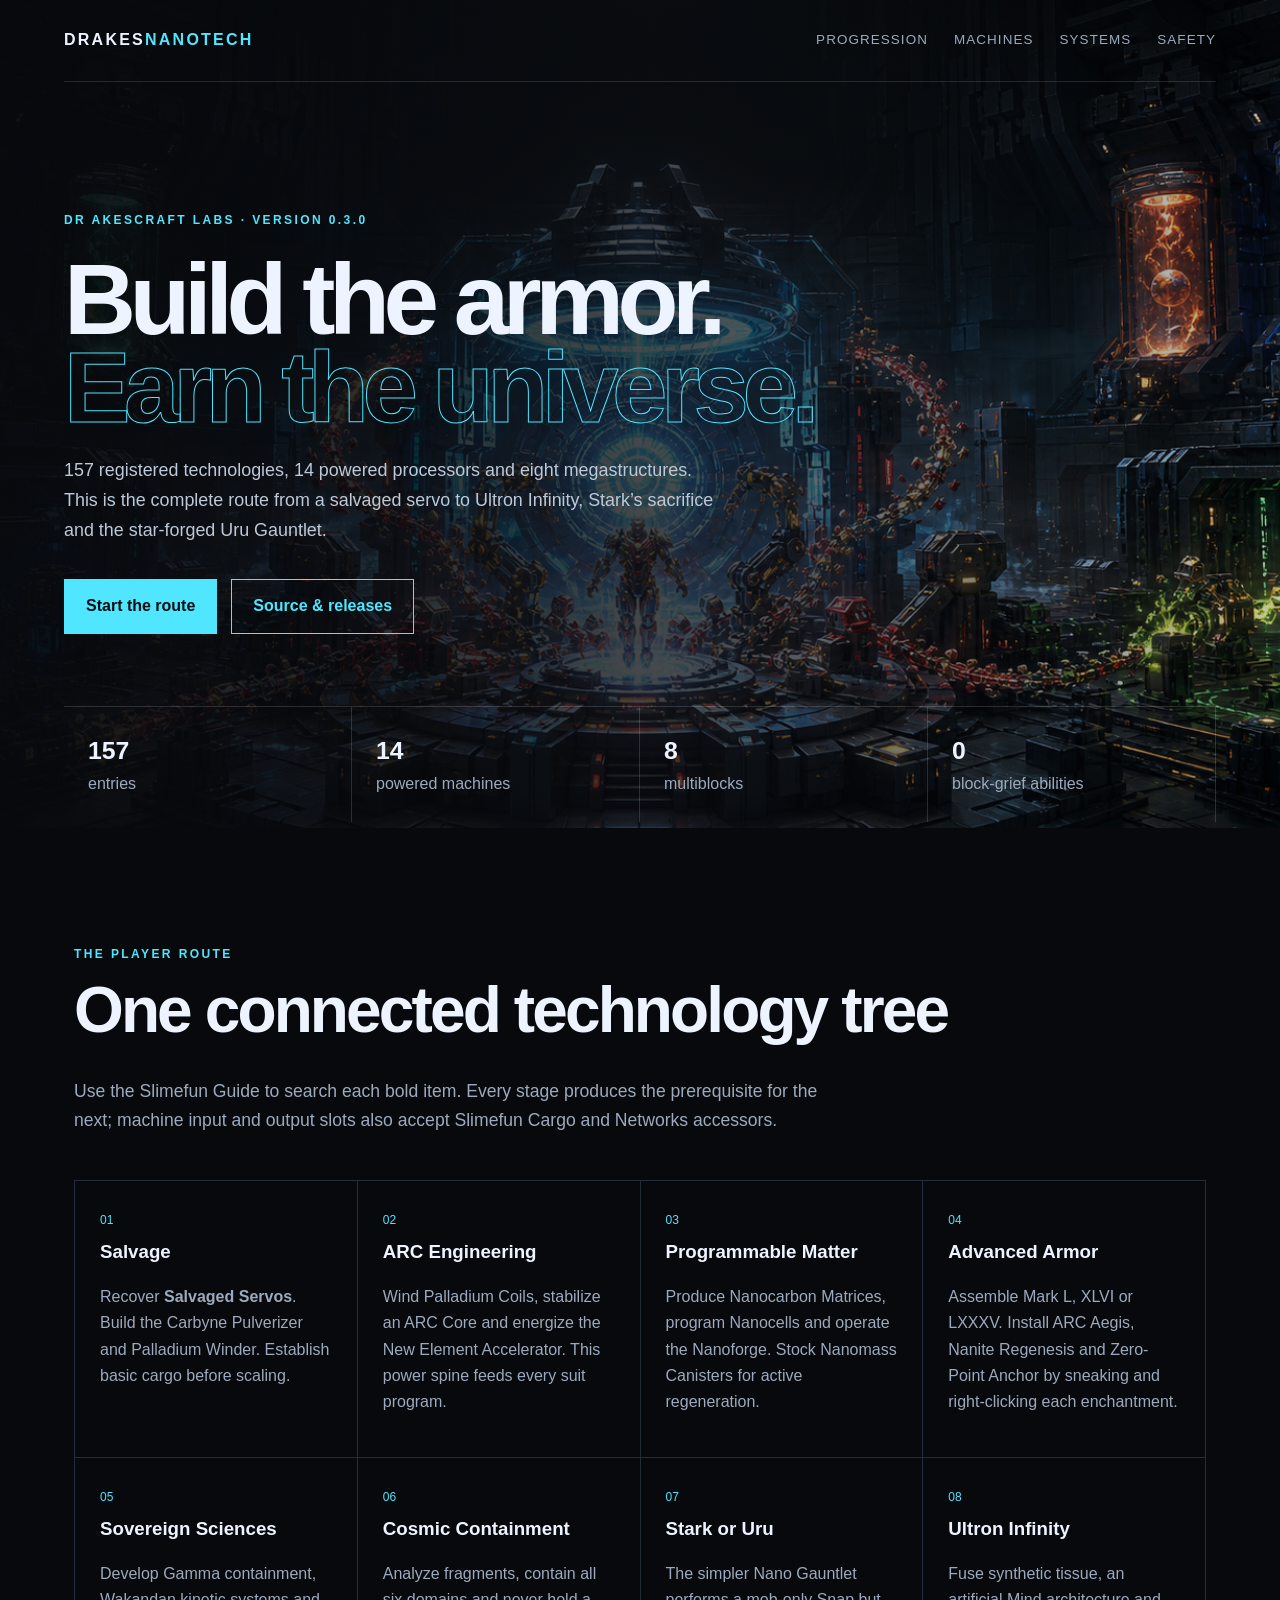
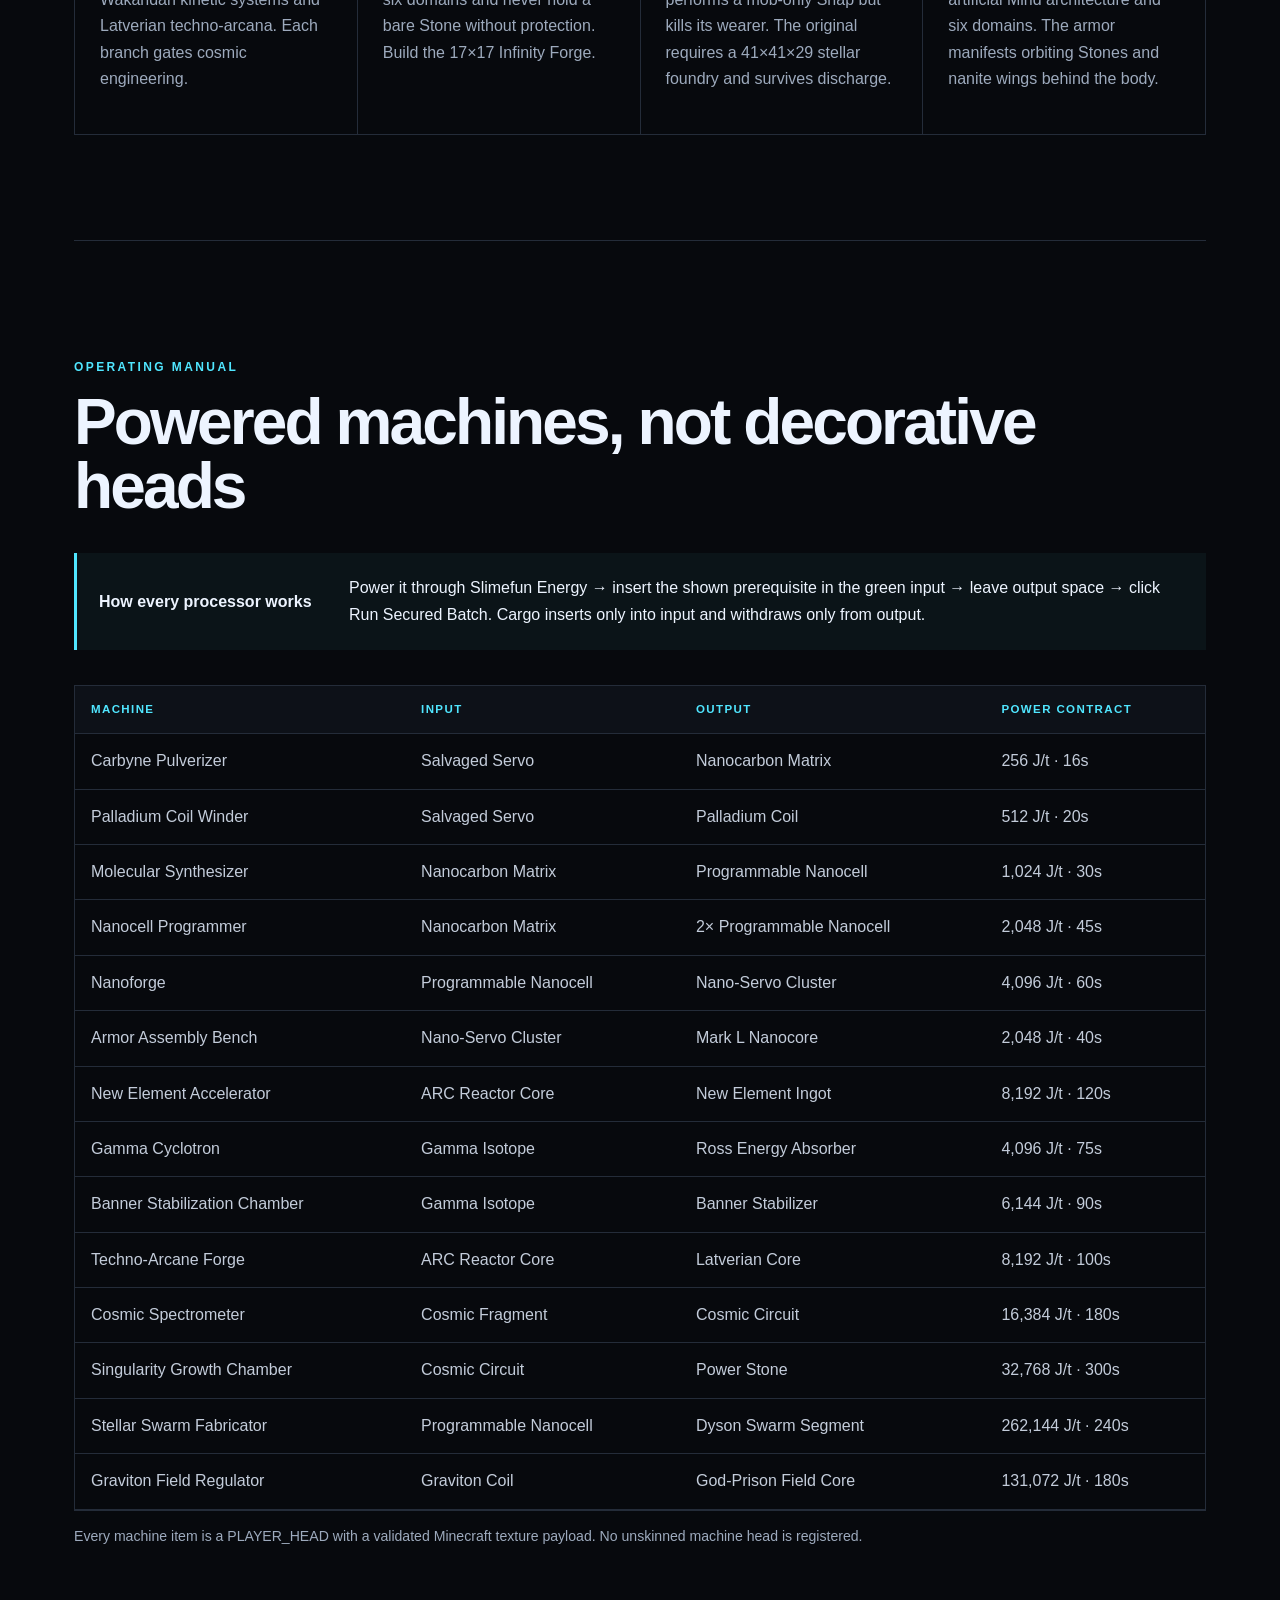
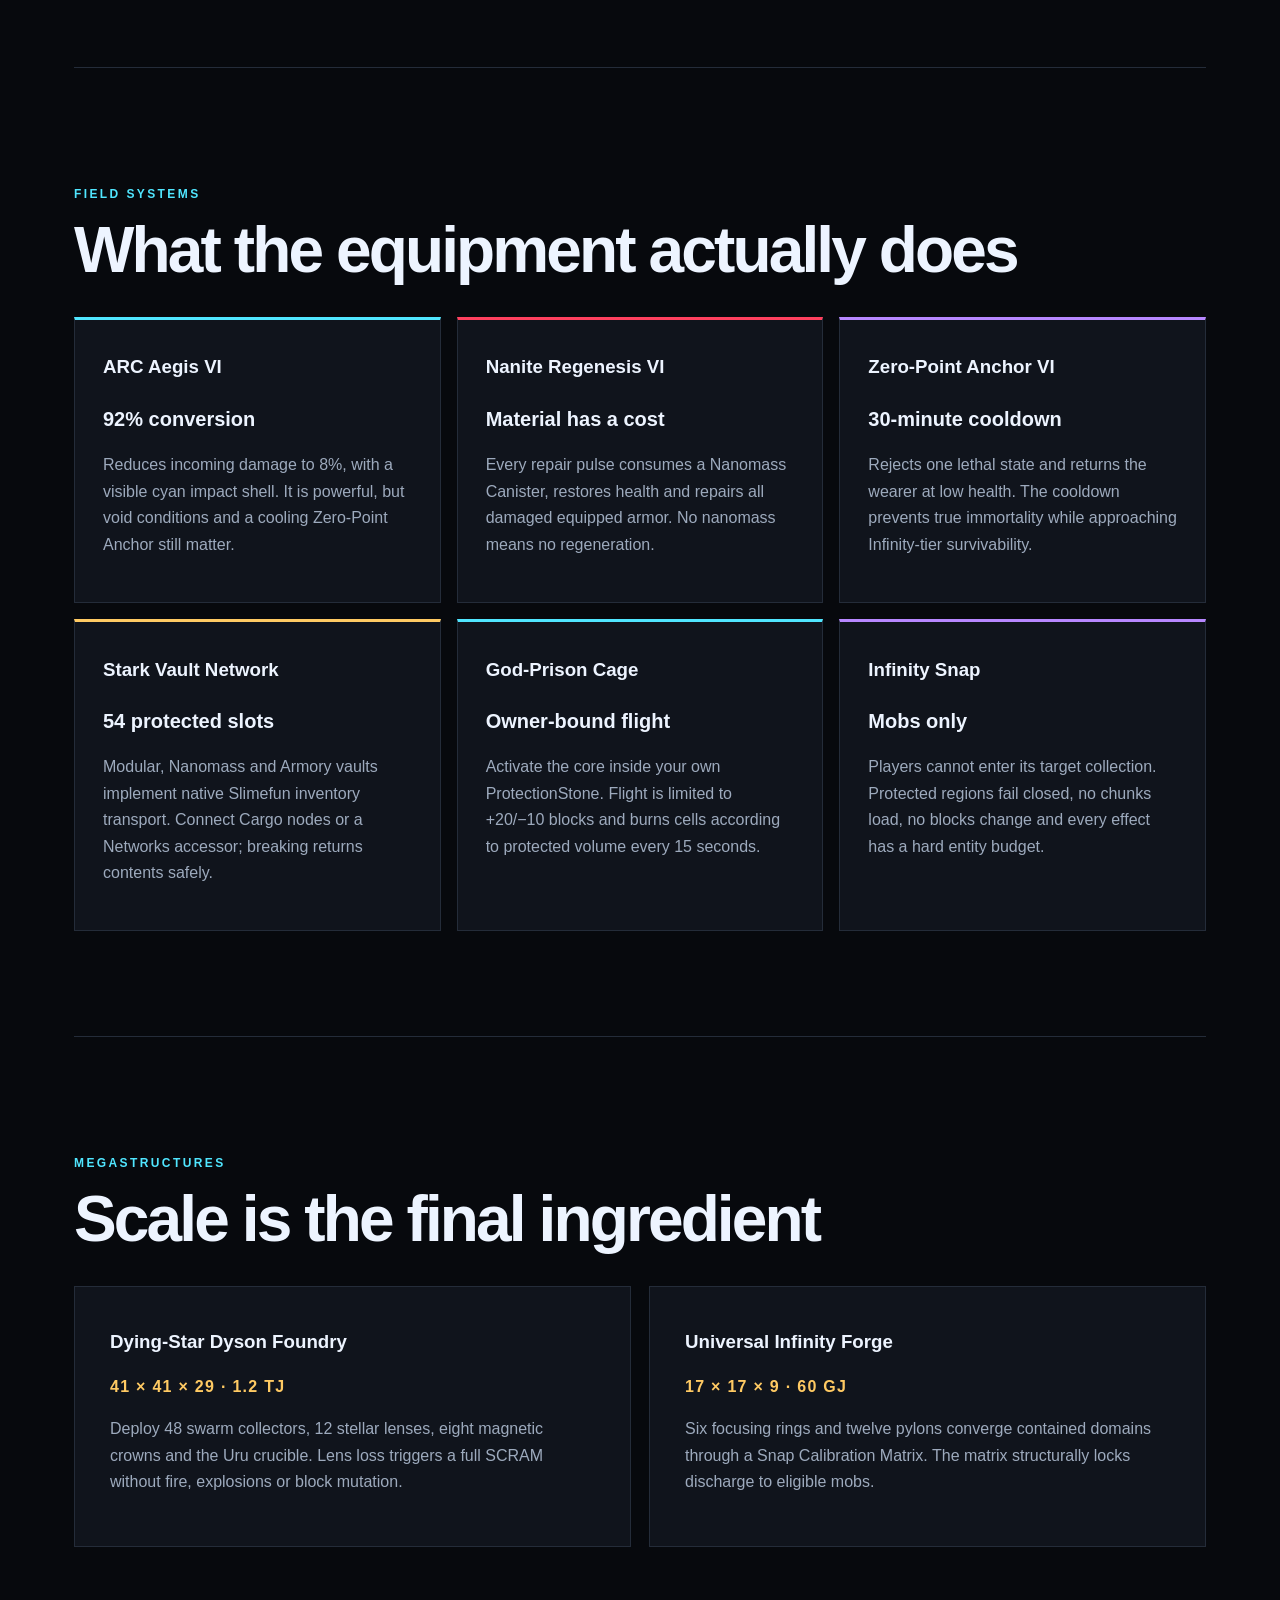
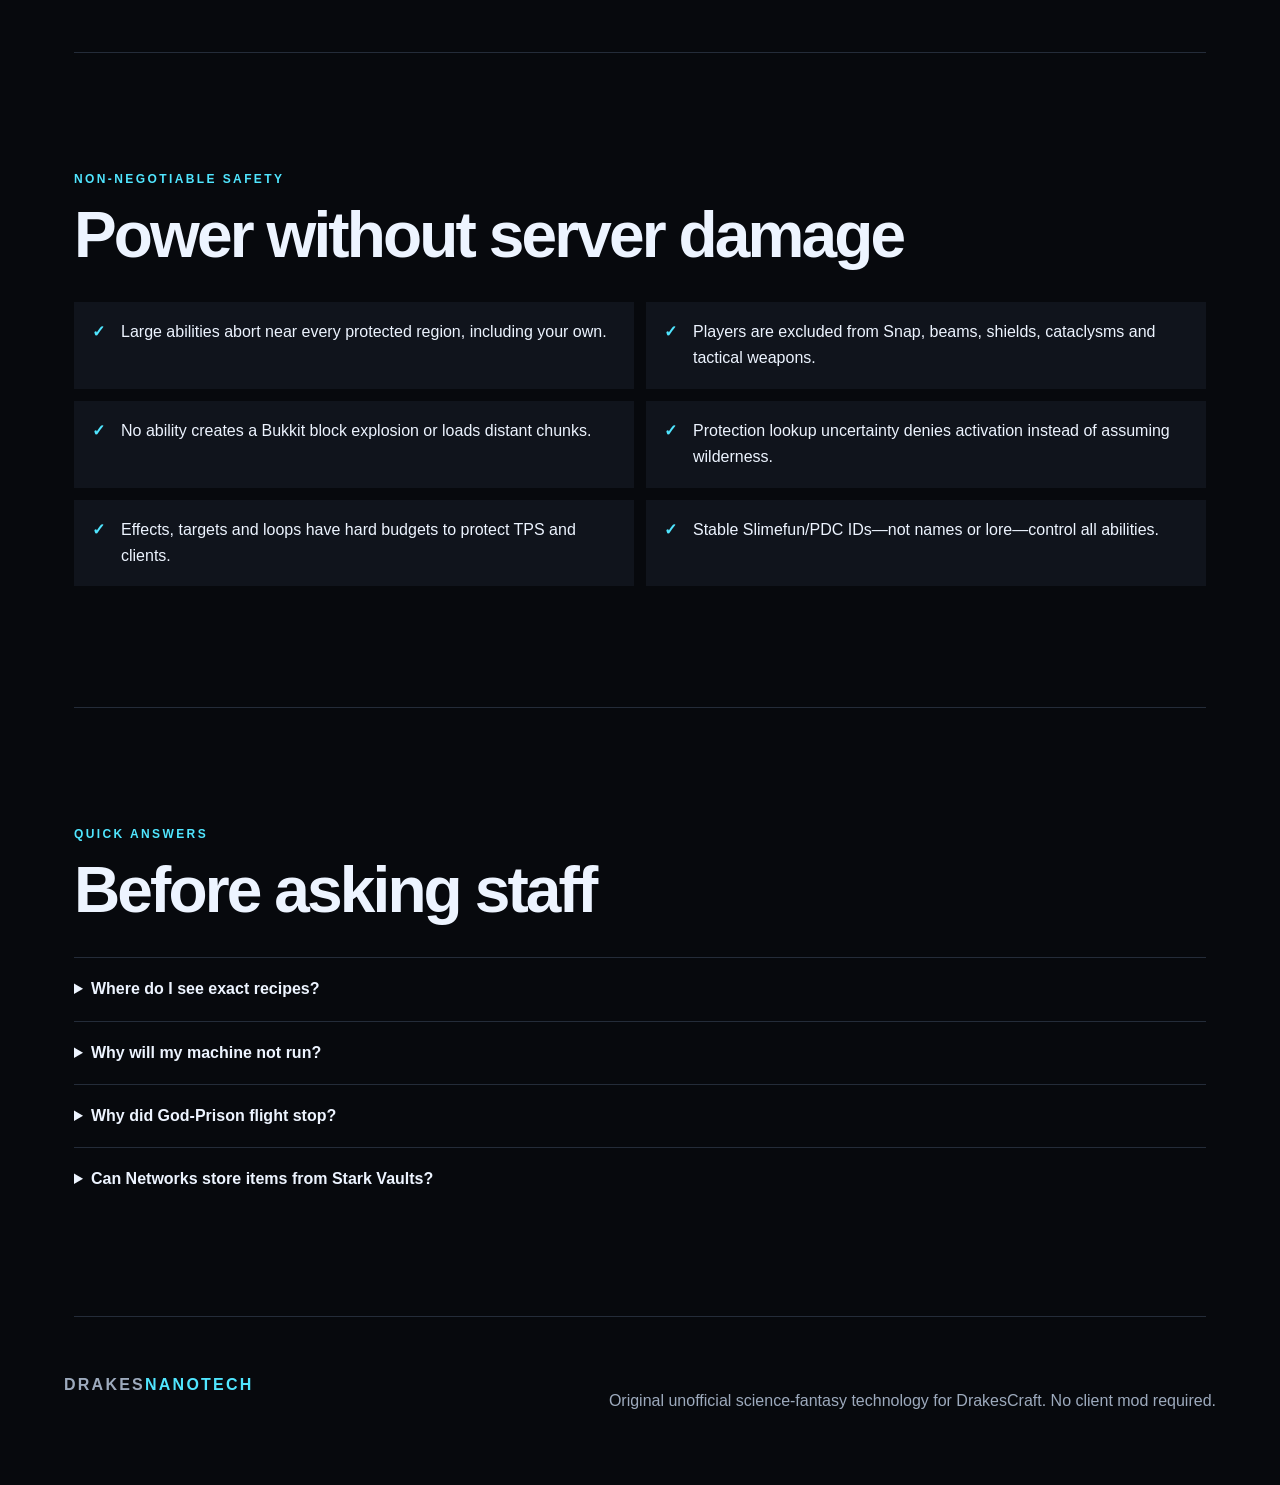
==== docs/site/index.html @ 4436fbec "feat: conecta máquinas y publica guía completa" ====
<!doctype html>
<html lang="en">
<head>
  <meta charset="utf-8"><meta name="viewport" content="width=device-width,initial-scale=1">
  <meta name="description" content="Complete player guide for DrakesNanotech, an ultra-endgame Slimefun expansion.">
  <title>DrakesNanotech · Field Guide</title>
  <link rel="stylesheet" href="style.css">
</head>
<body>
<header class="hero">
  <nav><a class="brand" href="#top">DRAKES<span>NANOTECH</span></a><div><a href="#path">Progression</a><a href="#machines">Machines</a><a href="#systems">Systems</a><a href="#safety">Safety</a></div></nav>
  <div class="hero-copy" id="top"><p class="eyebrow">DR AKESCRAFT LABS · VERSION 0.3.0</p><h1>Build the armor.<br><em>Earn the universe.</em></h1><p>157 registered technologies, 14 powered processors and eight megastructures. This is the complete route from a salvaged servo to Ultron Infinity, Stark’s sacrifice and the star-forged Uru Gauntlet.</p><div class="actions"><a class="button" href="#path">Start the route</a><a class="ghost" href="https://github.com/DrakesCraft-Labs/DrakesNanotech">Source & releases</a></div></div>
  <div class="stats"><span><b>157</b> entries</span><span><b>14</b> powered machines</span><span><b>8</b> multiblocks</span><span><b>0</b> block-grief abilities</span></div>
</header>
<main>
  <section id="path"><p class="eyebrow">THE PLAYER ROUTE</p><h2>One connected technology tree</h2><p class="lead">Use the Slimefun Guide to search each bold item. Every stage produces the prerequisite for the next; machine input and output slots also accept Slimefun Cargo and Networks accessors.</p><div class="timeline">
    <article><i>01</i><h3>Salvage</h3><p>Recover <b>Salvaged Servos</b>. Build the Carbyne Pulverizer and Palladium Winder. Establish basic cargo before scaling.</p></article>
    <article><i>02</i><h3>ARC Engineering</h3><p>Wind Palladium Coils, stabilize an ARC Core and energize the New Element Accelerator. This power spine feeds every suit program.</p></article>
    <article><i>03</i><h3>Programmable Matter</h3><p>Produce Nanocarbon Matrices, program Nanocells and operate the Nanoforge. Stock Nanomass Canisters for active regeneration.</p></article>
    <article><i>04</i><h3>Advanced Armor</h3><p>Assemble Mark L, XLVI or LXXXV. Install ARC Aegis, Nanite Regenesis and Zero-Point Anchor by sneaking and right-clicking each enchantment.</p></article>
    <article><i>05</i><h3>Sovereign Sciences</h3><p>Develop Gamma containment, Wakandan kinetic systems and Latverian techno-arcana. Each branch gates cosmic engineering.</p></article>
    <article><i>06</i><h3>Cosmic Containment</h3><p>Analyze fragments, contain all six domains and never hold a bare Stone without protection. Build the 17×17 Infinity Forge.</p></article>
    <article><i>07</i><h3>Stark or Uru</h3><p>The simpler Nano Gauntlet performs a mob-only Snap but kills its wearer. The original requires a 41×41×29 stellar foundry and survives discharge.</p></article>
    <article><i>08</i><h3>Ultron Infinity</h3><p>Fuse synthetic tissue, an artificial Mind architecture and six domains. The armor manifests orbiting Stones and nanite wings behind the body.</p></article>
  </div></section>

  <section id="machines"><p class="eyebrow">OPERATING MANUAL</p><h2>Powered machines, not decorative heads</h2><div class="callout"><b>How every processor works</b><span>Power it through Slimefun Energy → insert the shown prerequisite in the green input → leave output space → click Run Secured Batch. Cargo inserts only into input and withdraws only from output.</span></div><div class="table-wrap"><table><thead><tr><th>Machine</th><th>Input</th><th>Output</th><th>Power contract</th></tr></thead><tbody id="machineRows"></tbody></table></div><p class="note">Every machine item is a PLAYER_HEAD with a validated Minecraft texture payload. No unskinned machine head is registered.</p></section>

  <section id="systems"><p class="eyebrow">FIELD SYSTEMS</p><h2>What the equipment actually does</h2><div class="cards">
    <article class="card cyan"><h3>ARC Aegis VI</h3><strong>92% conversion</strong><p>Reduces incoming damage to 8%, with a visible cyan impact shell. It is powerful, but void conditions and a cooling Zero-Point Anchor still matter.</p></article>
    <article class="card red"><h3>Nanite Regenesis VI</h3><strong>Material has a cost</strong><p>Every repair pulse consumes a Nanomass Canister, restores health and repairs all damaged equipped armor. No nanomass means no regeneration.</p></article>
    <article class="card violet"><h3>Zero-Point Anchor VI</h3><strong>30-minute cooldown</strong><p>Rejects one lethal state and returns the wearer at low health. The cooldown prevents true immortality while approaching Infinity-tier survivability.</p></article>
    <article class="card gold"><h3>Stark Vault Network</h3><strong>54 protected slots</strong><p>Modular, Nanomass and Armory vaults implement native Slimefun inventory transport. Connect Cargo nodes or a Networks accessor; breaking returns contents safely.</p></article>
    <article class="card cyan"><h3>God-Prison Cage</h3><strong>Owner-bound flight</strong><p>Activate the core inside your own ProtectionStone. Flight is limited to +20/−10 blocks and burns cells according to protected volume every 15 seconds.</p></article>
    <article class="card violet"><h3>Infinity Snap</h3><strong>Mobs only</strong><p>Players cannot enter its target collection. Protected regions fail closed, no chunks load, no blocks change and every effect has a hard entity budget.</p></article>
  </div></section>

  <section id="megastructures"><p class="eyebrow">MEGASTRUCTURES</p><h2>Scale is the final ingredient</h2><div class="split"><div><h3>Dying-Star Dyson Foundry</h3><p class="measure">41 × 41 × 29 · 1.2 TJ</p><p>Deploy 48 swarm collectors, 12 stellar lenses, eight magnetic crowns and the Uru crucible. Lens loss triggers a full SCRAM without fire, explosions or block mutation.</p></div><div><h3>Universal Infinity Forge</h3><p class="measure">17 × 17 × 9 · 60 GJ</p><p>Six focusing rings and twelve pylons converge contained domains through a Snap Calibration Matrix. The matrix structurally locks discharge to eligible mobs.</p></div></div></section>

  <section id="safety"><p class="eyebrow">NON-NEGOTIABLE SAFETY</p><h2>Power without server damage</h2><ul class="checks"><li>Large abilities abort near every protected region, including your own.</li><li>Players are excluded from Snap, beams, shields, cataclysms and tactical weapons.</li><li>No ability creates a Bukkit block explosion or loads distant chunks.</li><li>Protection lookup uncertainty denies activation instead of assuming wilderness.</li><li>Effects, targets and loops have hard budgets to protect TPS and clients.</li><li>Stable Slimefun/PDC IDs—not names or lore—control all abilities.</li></ul></section>

  <section id="faq"><p class="eyebrow">QUICK ANSWERS</p><h2>Before asking staff</h2><details><summary>Where do I see exact recipes?</summary><p>Open the Slimefun Guide and search “Drakes Nanotech”. The guide is authoritative for the installed build; this website explains order and operation.</p></details><details><summary>Why will my machine not run?</summary><p>Check the exact input ID, output space and stored energy. The control item shows input, output, draw and buffer inside the menu.</p></details><details><summary>Why did God-Prison flight stop?</summary><p>You left your owned ProtectionStone, crossed +20/−10 from activation altitude, ran out of volume-priced power cells or disconnected.</p></details><details><summary>Can Networks store items from Stark Vaults?</summary><p>Yes. Place a normal Networks inventory accessor against the vault. Cargo access is intentionally input/output-safe and does not require Networks as a hard dependency.</p></details></section>
</main>
<footer><div class="brand">DRAKES<span>NANOTECH</span></div><p>Original unofficial science-fantasy technology for DrakesCraft. No client mod required.</p></footer>
<script src="guide.js"></script>
</body></html>
---- docs/site/style.css ----
:root{--bg:#07090d;--panel:#10141c;--line:#242c39;--text:#edf4ff;--muted:#9daabd;--cyan:#50e6ff;--red:#ff405e;--gold:#ffca63;--violet:#b787ff}*{box-sizing:border-box}html{scroll-behavior:smooth}body{margin:0;background:radial-gradient(circle at 70% 0,#182438 0,transparent 28rem),var(--bg);color:var(--text);font:16px/1.65 Inter,Segoe UI,sans-serif}a{color:inherit;text-decoration:none}.hero{min-height:92vh;padding:0 max(5vw,24px);background:linear-gradient(90deg,rgba(7,9,13,.97) 0,rgba(7,9,13,.72) 55%,rgba(7,9,13,.2)),url('../assets/banner.png') center/cover}.hero nav{height:82px;display:flex;align-items:center;justify-content:space-between;border-bottom:1px solid #ffffff20}.brand{font-weight:900;letter-spacing:.14em}.brand span{color:var(--cyan)}nav div{display:flex;gap:26px}nav div a{color:var(--muted);font-size:.84rem;text-transform:uppercase;letter-spacing:.08em}.hero-copy{max-width:760px;padding:13vh 0 8vh}.eyebrow{color:var(--cyan);font-size:.75rem;font-weight:800;letter-spacing:.2em;text-transform:uppercase}.hero h1{font-size:clamp(3.2rem,7.8vw,7.2rem);line-height:.88;letter-spacing:-.065em;margin:.25em 0}.hero h1 em{font-style:normal;color:transparent;-webkit-text-stroke:1px var(--cyan)}.hero-copy>p:not(.eyebrow){max-width:650px;color:#bdc8d8;font-size:1.12rem}.actions{display:flex;gap:14px;margin-top:34px}.button,.ghost{padding:13px 21px;border:1px solid var(--cyan);font-weight:700}.button{background:var(--cyan);color:#061014}.ghost{color:var(--cyan)}.stats{display:grid;grid-template-columns:repeat(4,1fr);border-top:1px solid #ffffff25}.stats span{padding:24px;border-right:1px solid #ffffff25;color:var(--muted)}.stats b{display:block;color:var(--text);font-size:1.55rem}main{max-width:1180px;margin:auto;padding:0 24px}section{padding:105px 0;border-bottom:1px solid var(--line)}h2{font-size:clamp(2.2rem,5vw,4.5rem);line-height:1;margin:.2em 0 .55em;letter-spacing:-.045em}h3{margin:.25em 0}.lead{max-width:750px;color:var(--muted);font-size:1.1rem}.timeline{display:grid;grid-template-columns:repeat(4,1fr);margin-top:45px;border-left:1px solid var(--line);border-top:1px solid var(--line)}.timeline article{padding:25px;border-right:1px solid var(--line);border-bottom:1px solid var(--line);min-height:220px}.timeline i{color:var(--cyan);font-style:normal;font-size:.75rem}.timeline p,.card p,.split p{color:var(--muted)}.callout{display:flex;gap:30px;align-items:center;padding:22px;border-left:3px solid var(--cyan);background:#50e6ff0c;margin:35px 0}.callout b{min-width:220px}.table-wrap{overflow:auto;border:1px solid var(--line)}table{width:100%;border-collapse:collapse;min-width:760px}th,td{text-align:left;padding:14px 16px;border-bottom:1px solid var(--line)}th{color:var(--cyan);font-size:.72rem;text-transform:uppercase;letter-spacing:.12em;background:#0d1118}td{color:#c3ccda}.note{color:var(--muted);font-size:.88rem}.cards{display:grid;grid-template-columns:repeat(3,1fr);gap:16px}.card{padding:28px;background:var(--panel);border:1px solid var(--line);border-top:3px solid}.card strong{display:block;font-size:1.25rem;margin:20px 0 8px}.cyan{border-top-color:var(--cyan)}.red{border-top-color:var(--red)}.violet{border-top-color:var(--violet)}.gold{border-top-color:var(--gold)}.split{display:grid;grid-template-columns:1fr 1fr;gap:18px}.split>div{padding:35px;background:var(--panel);border:1px solid var(--line)}.measure{color:var(--gold)!important;font-weight:800;letter-spacing:.08em}.checks{display:grid;grid-template-columns:1fr 1fr;gap:12px;list-style:none;padding:0}.checks li{padding:17px 17px 17px 47px;background:var(--panel);position:relative}.checks li:before{content:'✓';color:var(--cyan);position:absolute;left:18px;font-weight:900}details{border-top:1px solid var(--line);padding:18px 0}summary{cursor:pointer;font-weight:700}details p{color:var(--muted);max-width:780px}footer{padding:55px 5vw;display:flex;justify-content:space-between;color:var(--muted)}@media(max-width:850px){nav div{display:none}.stats,.timeline,.cards{grid-template-columns:1fr 1fr}.split,.checks{grid-template-columns:1fr}.hero{min-height:auto}.hero-copy{padding:12vh 0}.stats span{padding:16px}}@media(max-width:540px){.stats,.timeline,.cards{grid-template-columns:1fr}.actions,footer,.callout{flex-direction:column}.hero h1{font-size:3.3rem}}
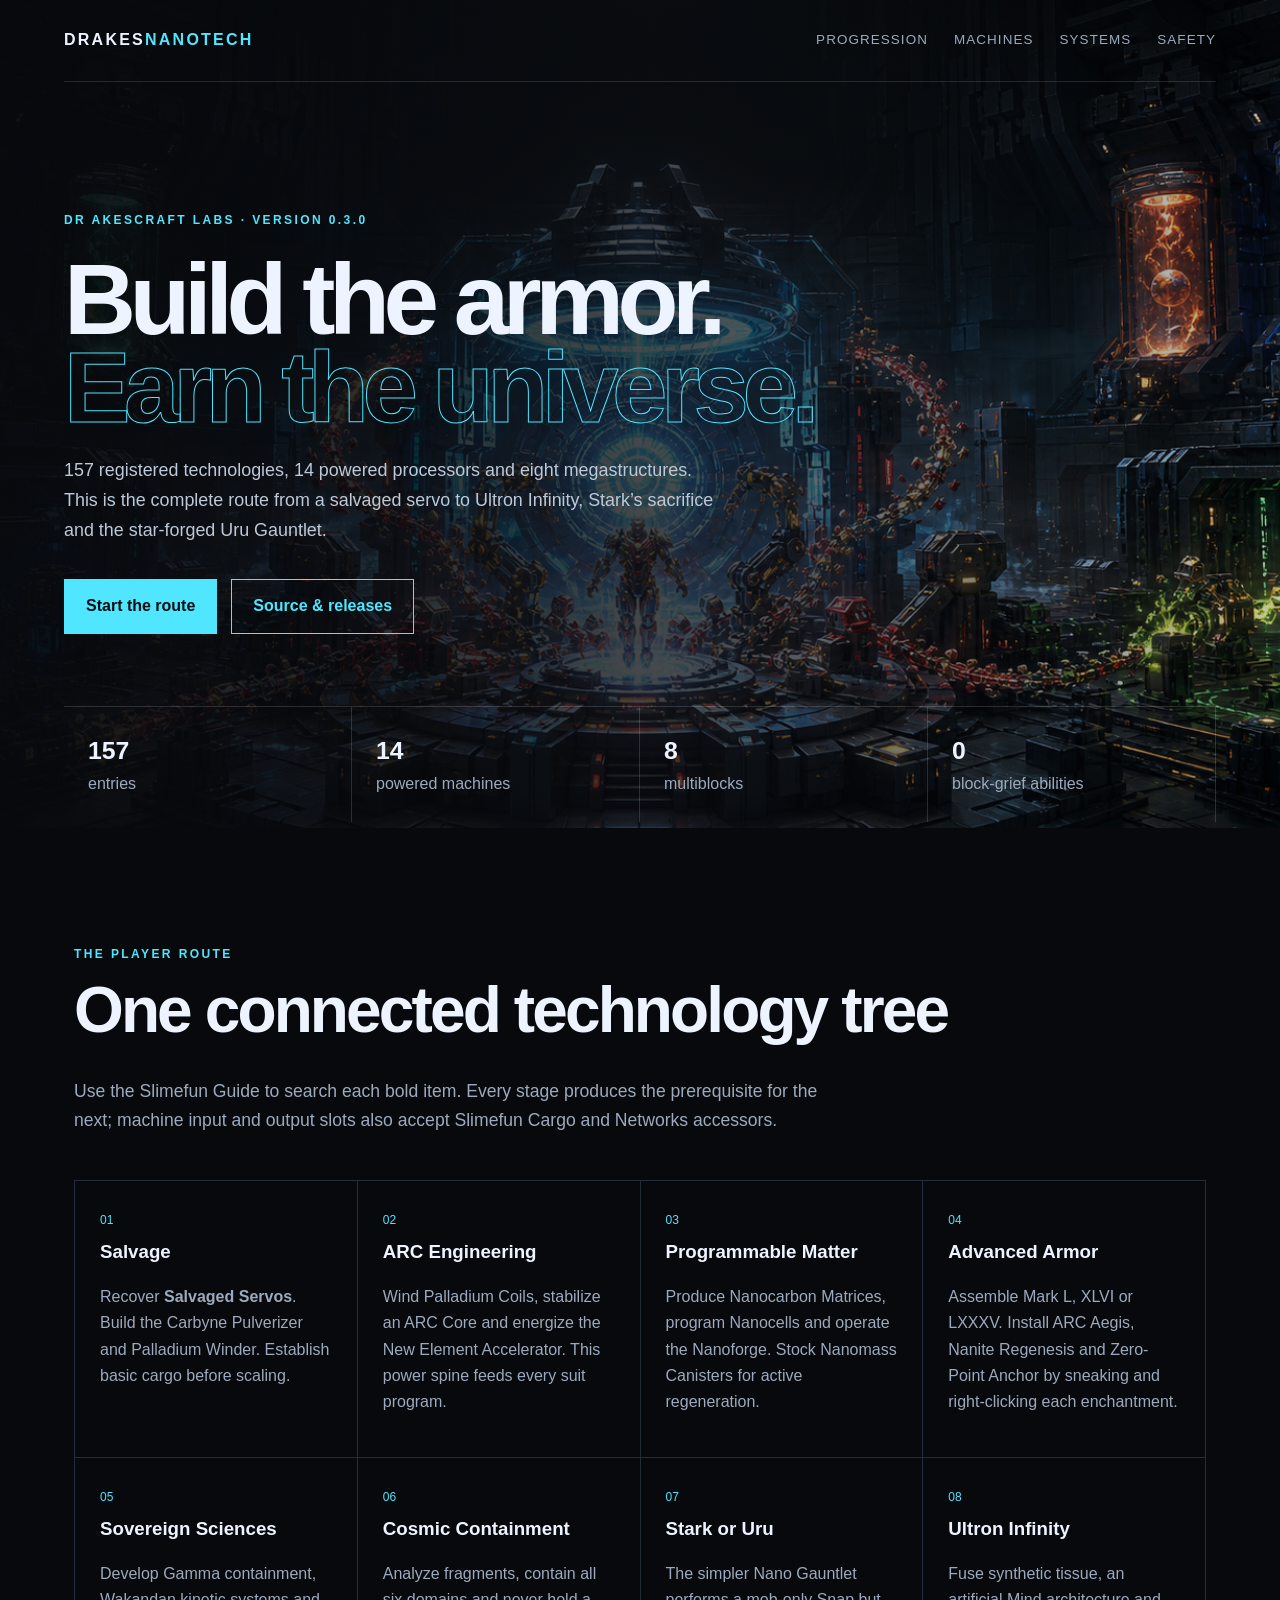
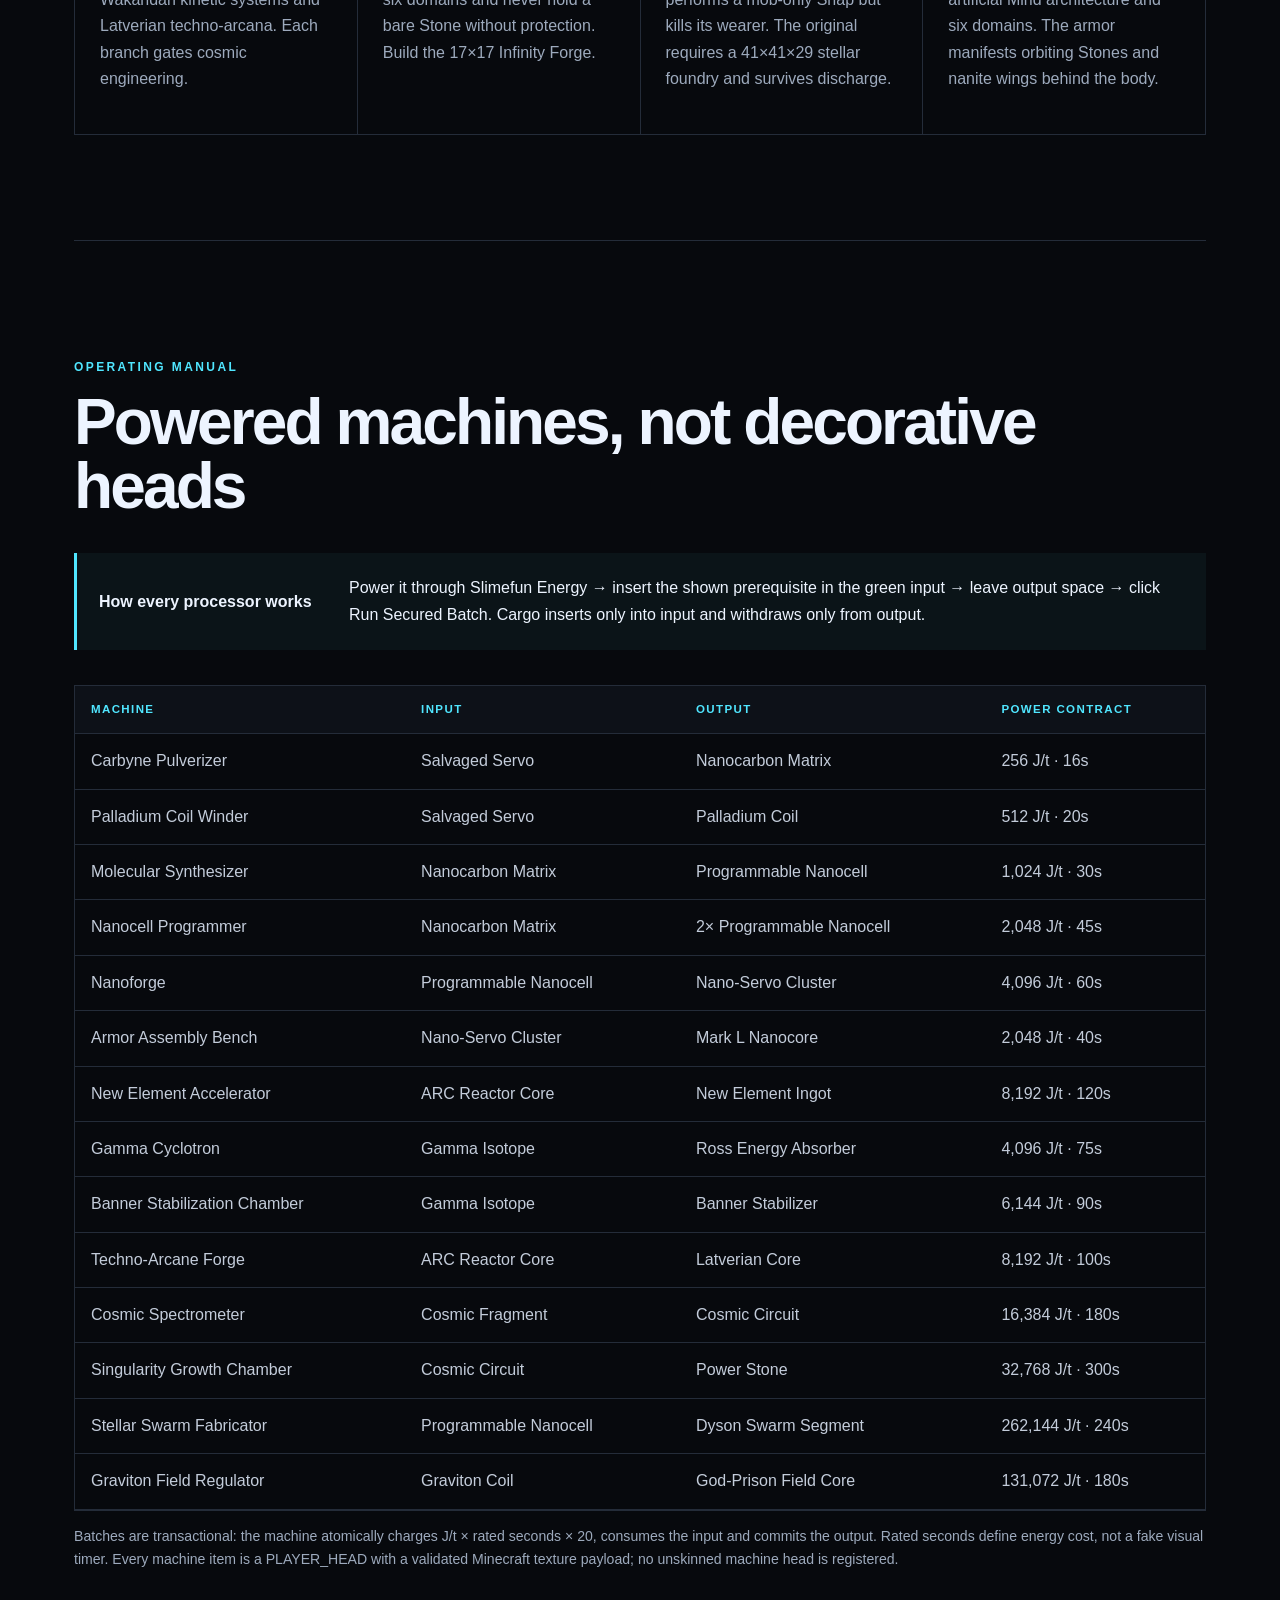
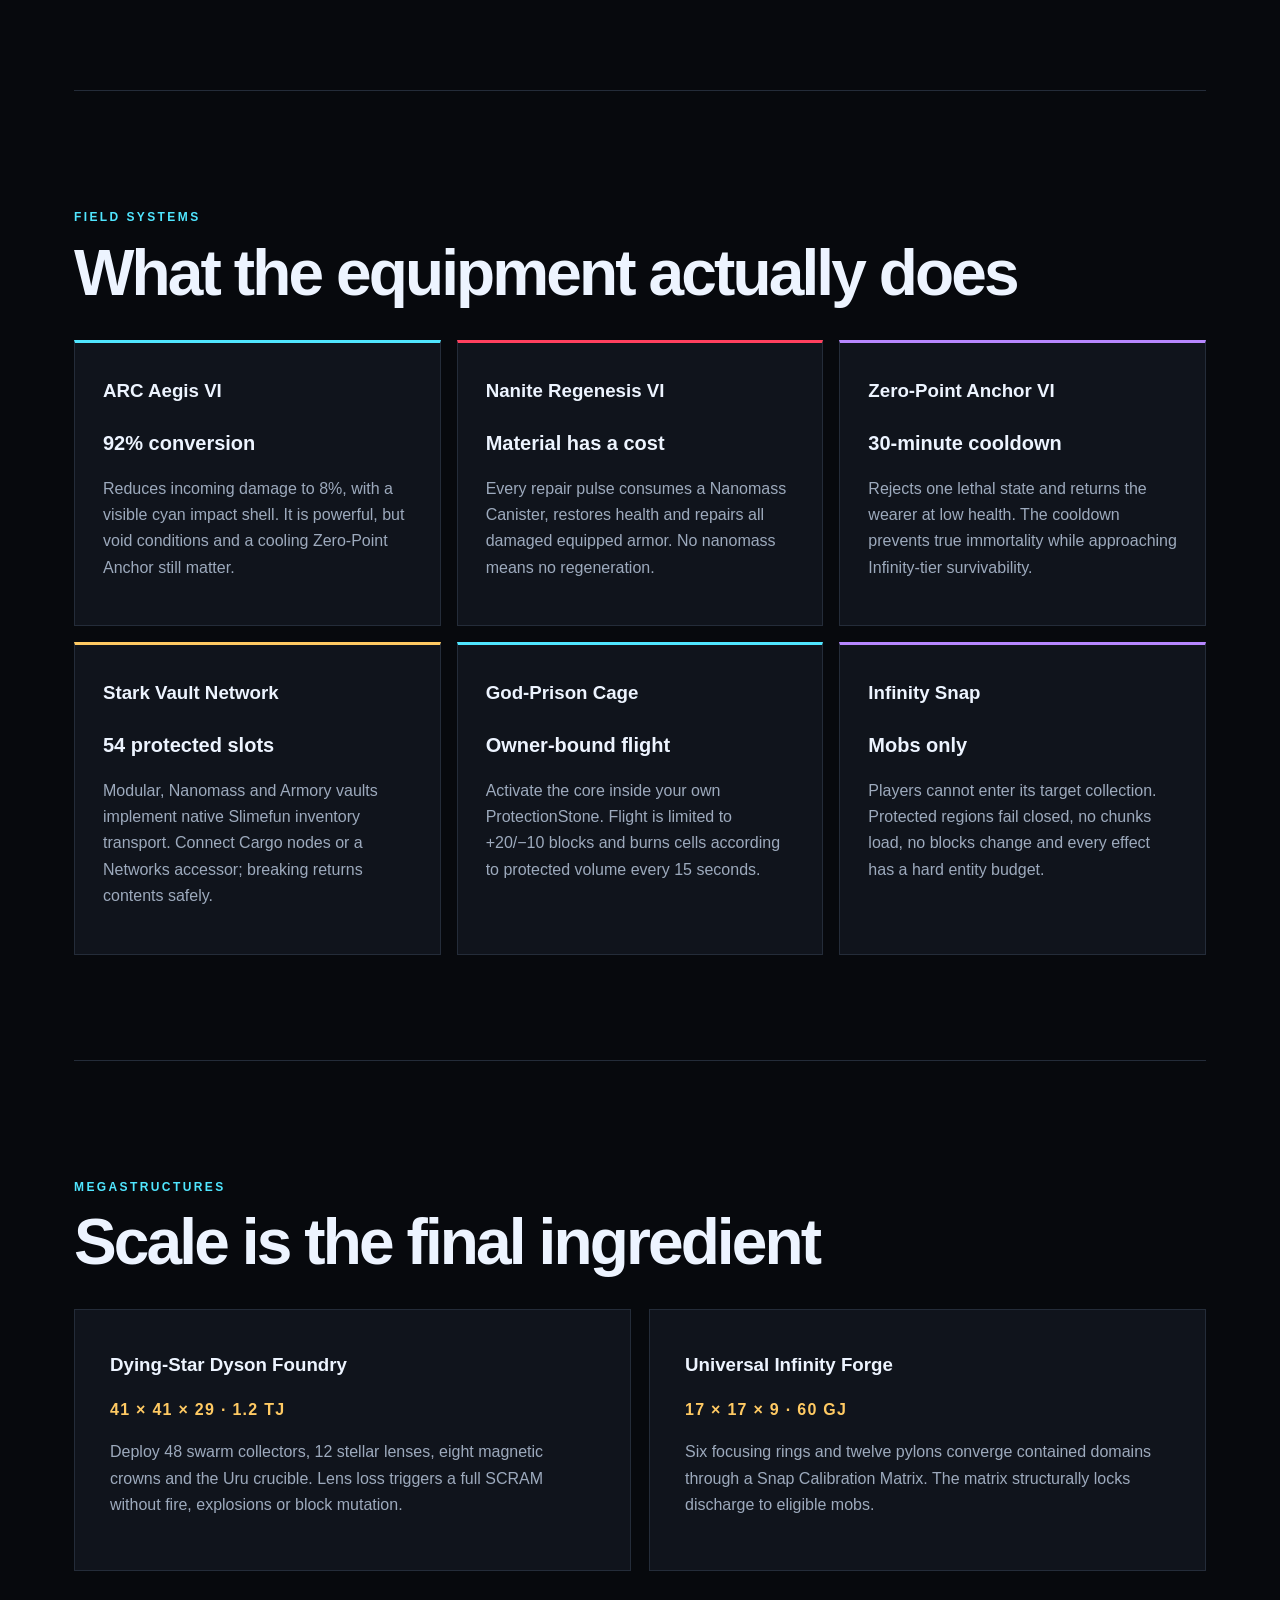
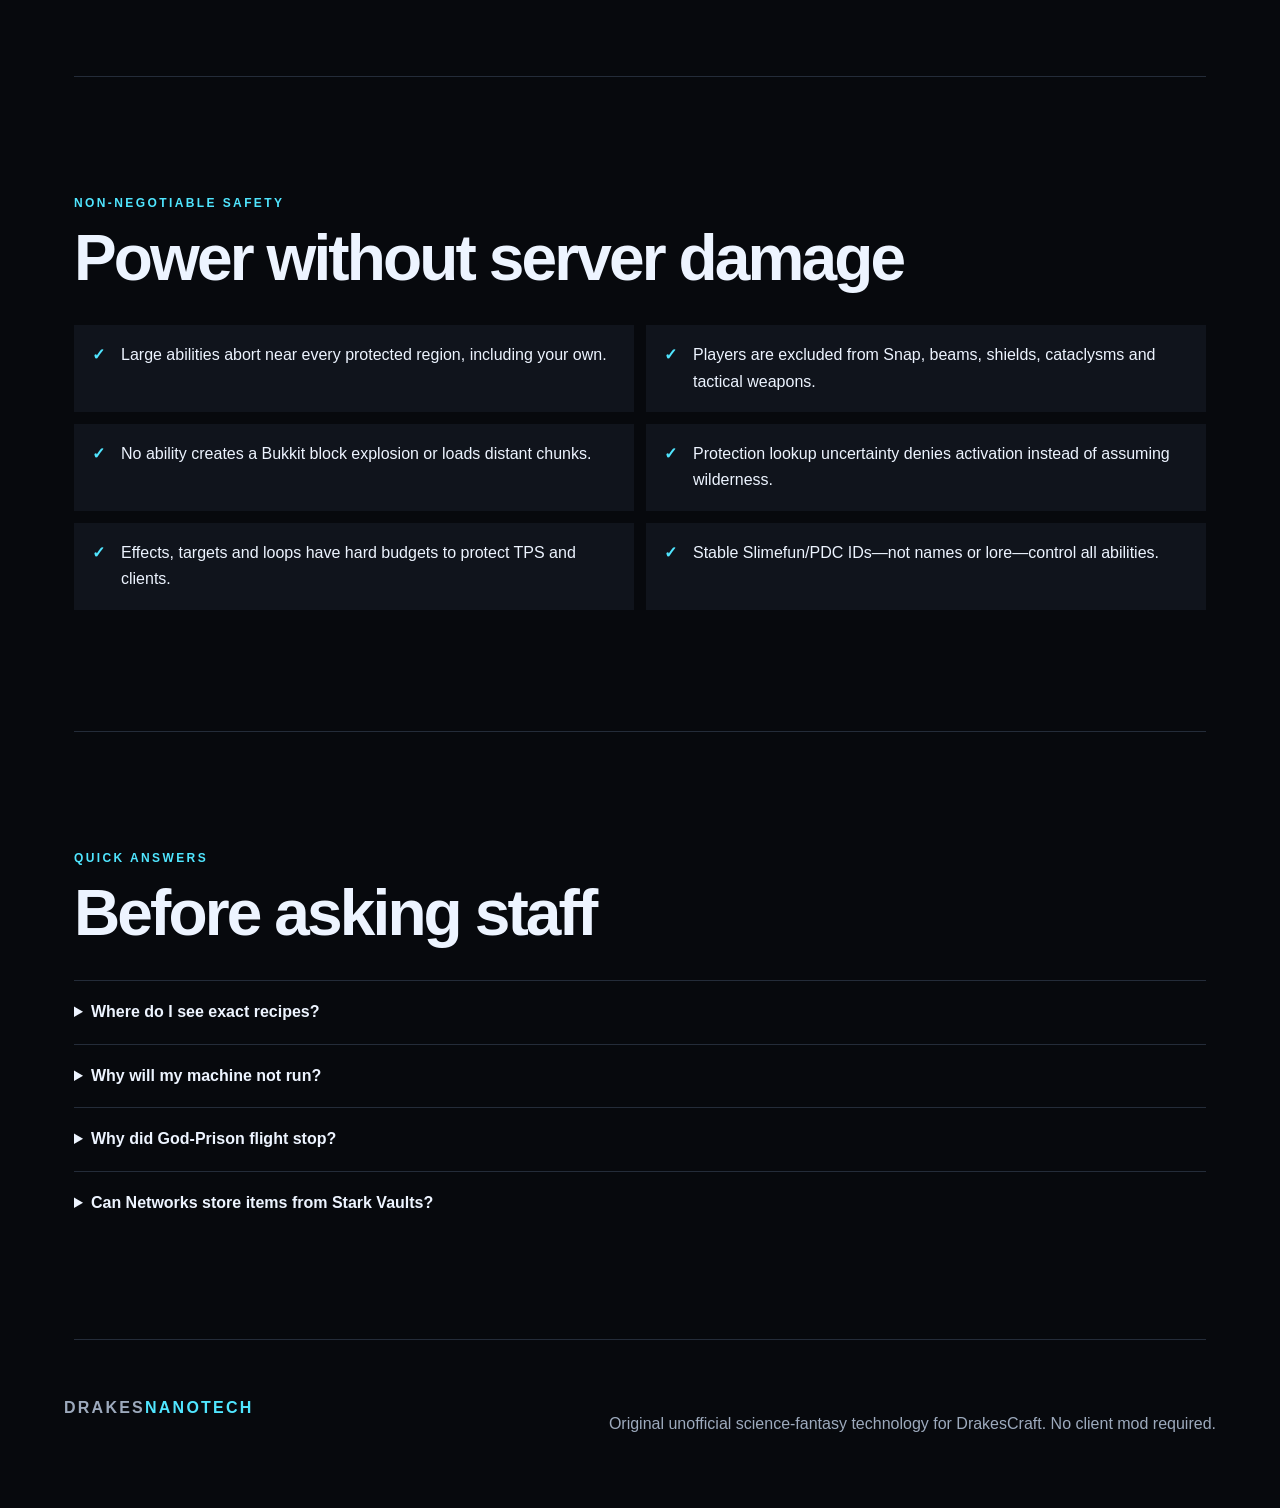
==== commit 90067d36: "docs: aclara contrato transaccional de máquinas" ====
--- a/docs/site/index.html
+++ b/docs/site/index.html
@@ -24,7 +24,7 @@
     <article><i>08</i><h3>Ultron Infinity</h3><p>Fuse synthetic tissue, an artificial Mind architecture and six domains. The armor manifests orbiting Stones and nanite wings behind the body.</p></article>
   </div></section>
 
-  <section id="machines"><p class="eyebrow">OPERATING MANUAL</p><h2>Powered machines, not decorative heads</h2><div class="callout"><b>How every processor works</b><span>Power it through Slimefun Energy → insert the shown prerequisite in the green input → leave output space → click Run Secured Batch. Cargo inserts only into input and withdraws only from output.</span></div><div class="table-wrap"><table><thead><tr><th>Machine</th><th>Input</th><th>Output</th><th>Power contract</th></tr></thead><tbody id="machineRows"></tbody></table></div><p class="note">Every machine item is a PLAYER_HEAD with a validated Minecraft texture payload. No unskinned machine head is registered.</p></section>
+  <section id="machines"><p class="eyebrow">OPERATING MANUAL</p><h2>Powered machines, not decorative heads</h2><div class="callout"><b>How every processor works</b><span>Power it through Slimefun Energy → insert the shown prerequisite in the green input → leave output space → click Run Secured Batch. Cargo inserts only into input and withdraws only from output.</span></div><div class="table-wrap"><table><thead><tr><th>Machine</th><th>Input</th><th>Output</th><th>Power contract</th></tr></thead><tbody id="machineRows"></tbody></table></div><p class="note">Batches are transactional: the machine atomically charges J/t × rated seconds × 20, consumes the input and commits the output. Rated seconds define energy cost, not a fake visual timer. Every machine item is a PLAYER_HEAD with a validated Minecraft texture payload; no unskinned machine head is registered.</p></section>
 
   <section id="systems"><p class="eyebrow">FIELD SYSTEMS</p><h2>What the equipment actually does</h2><div class="cards">
     <article class="card cyan"><h3>ARC Aegis VI</h3><strong>92% conversion</strong><p>Reduces incoming damage to 8%, with a visible cyan impact shell. It is powerful, but void conditions and a cooling Zero-Point Anchor still matter.</p></article>
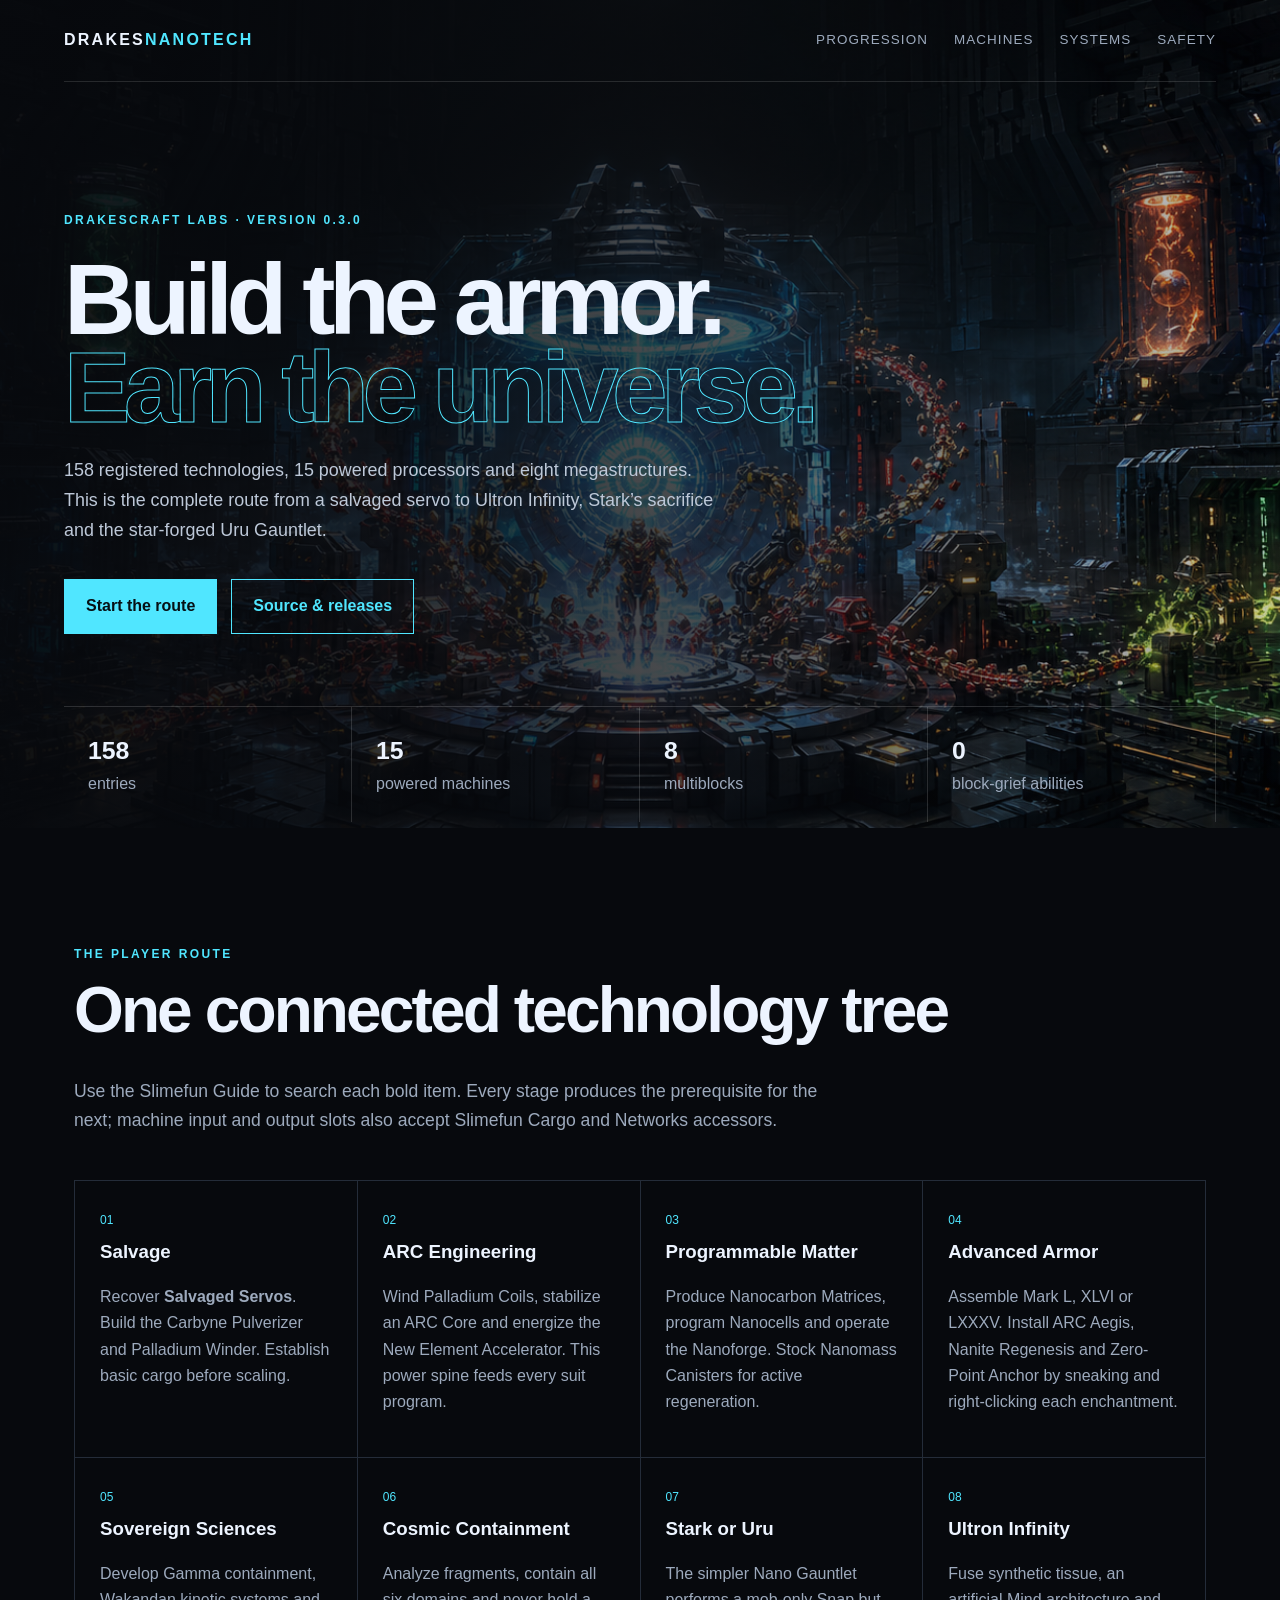
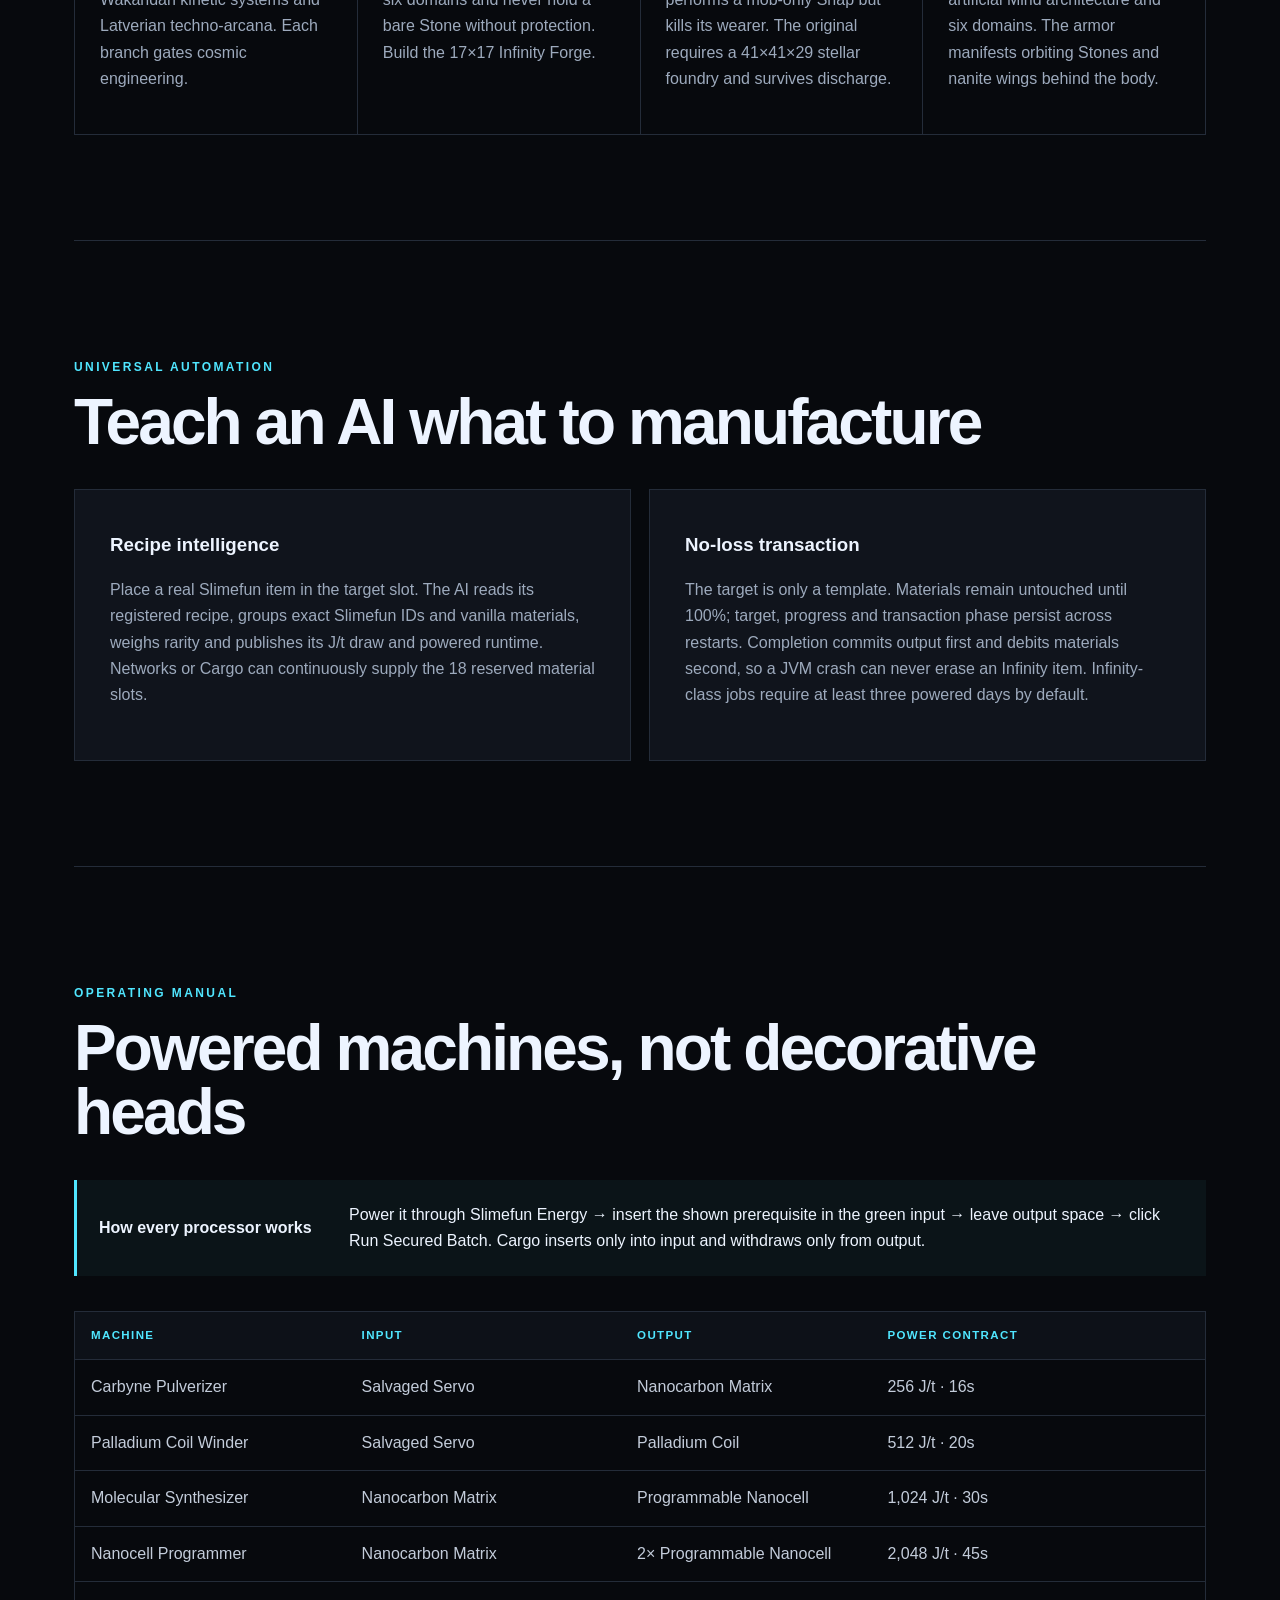
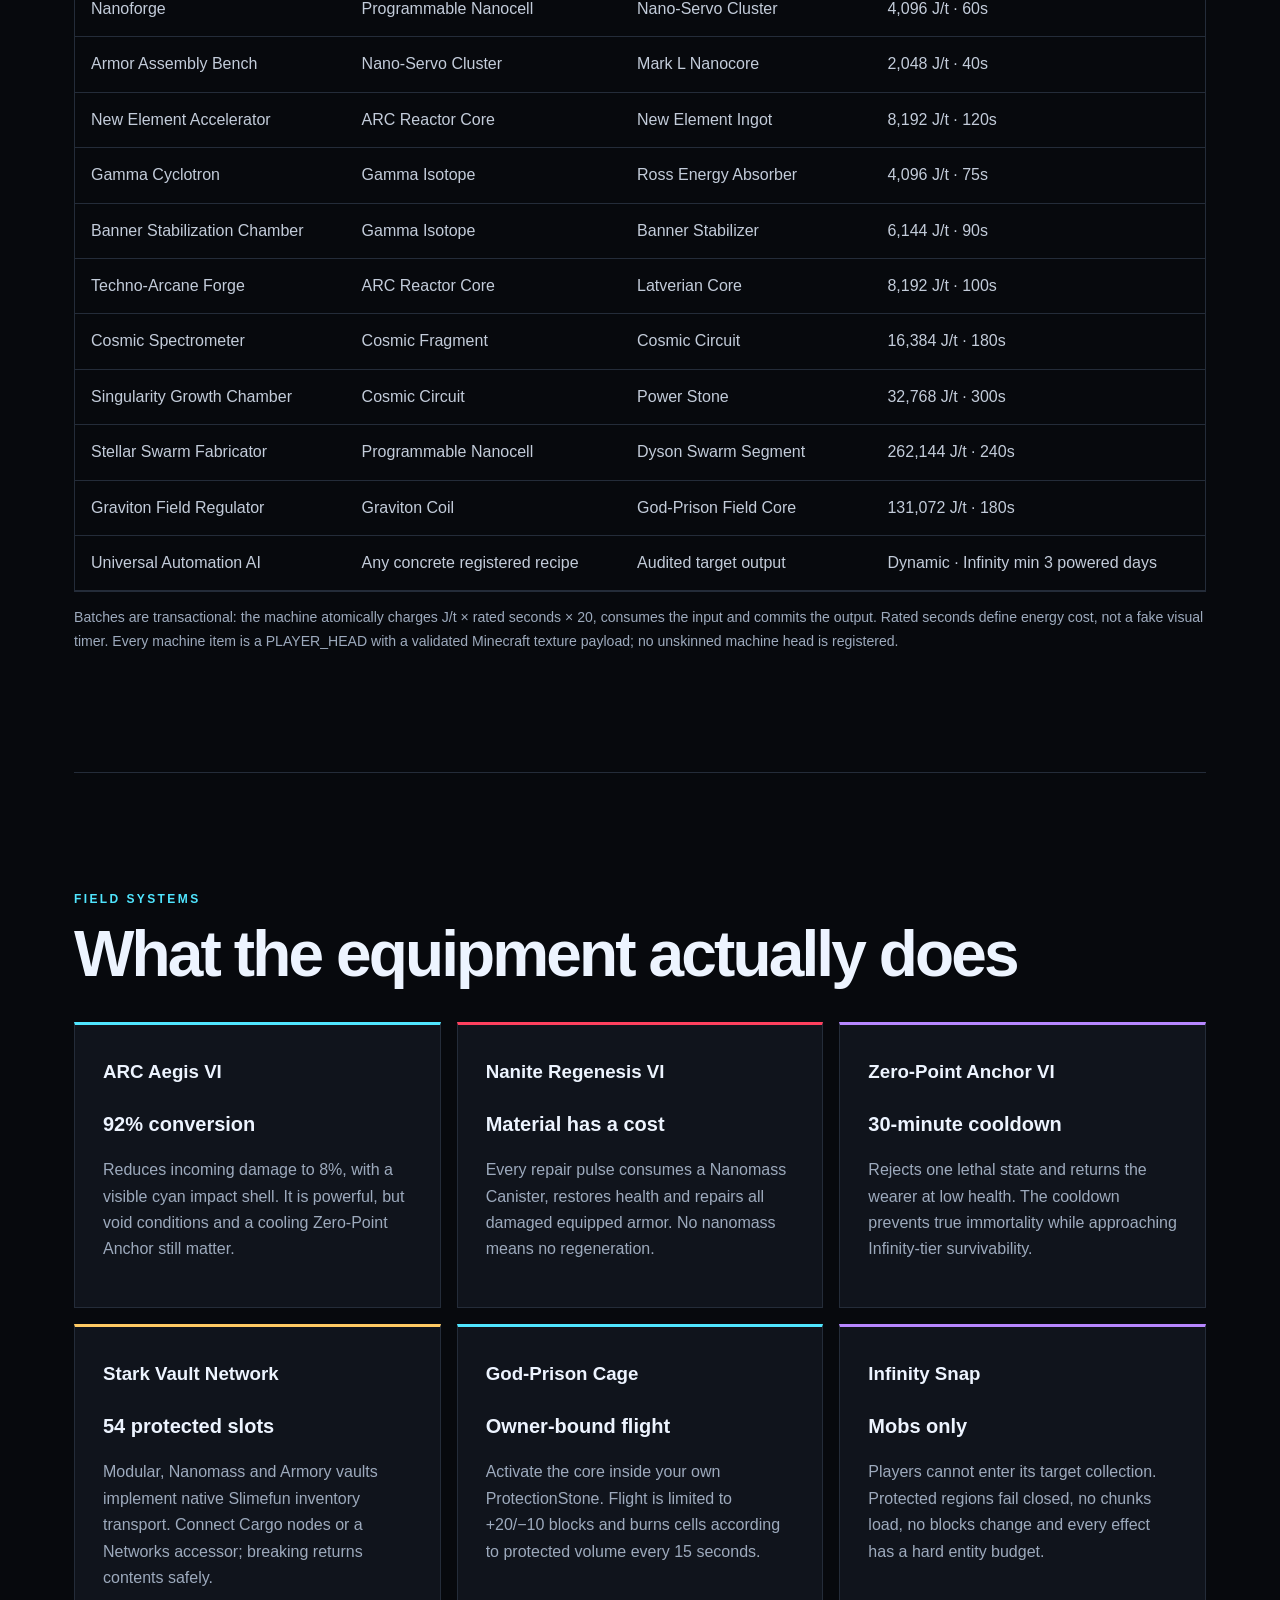
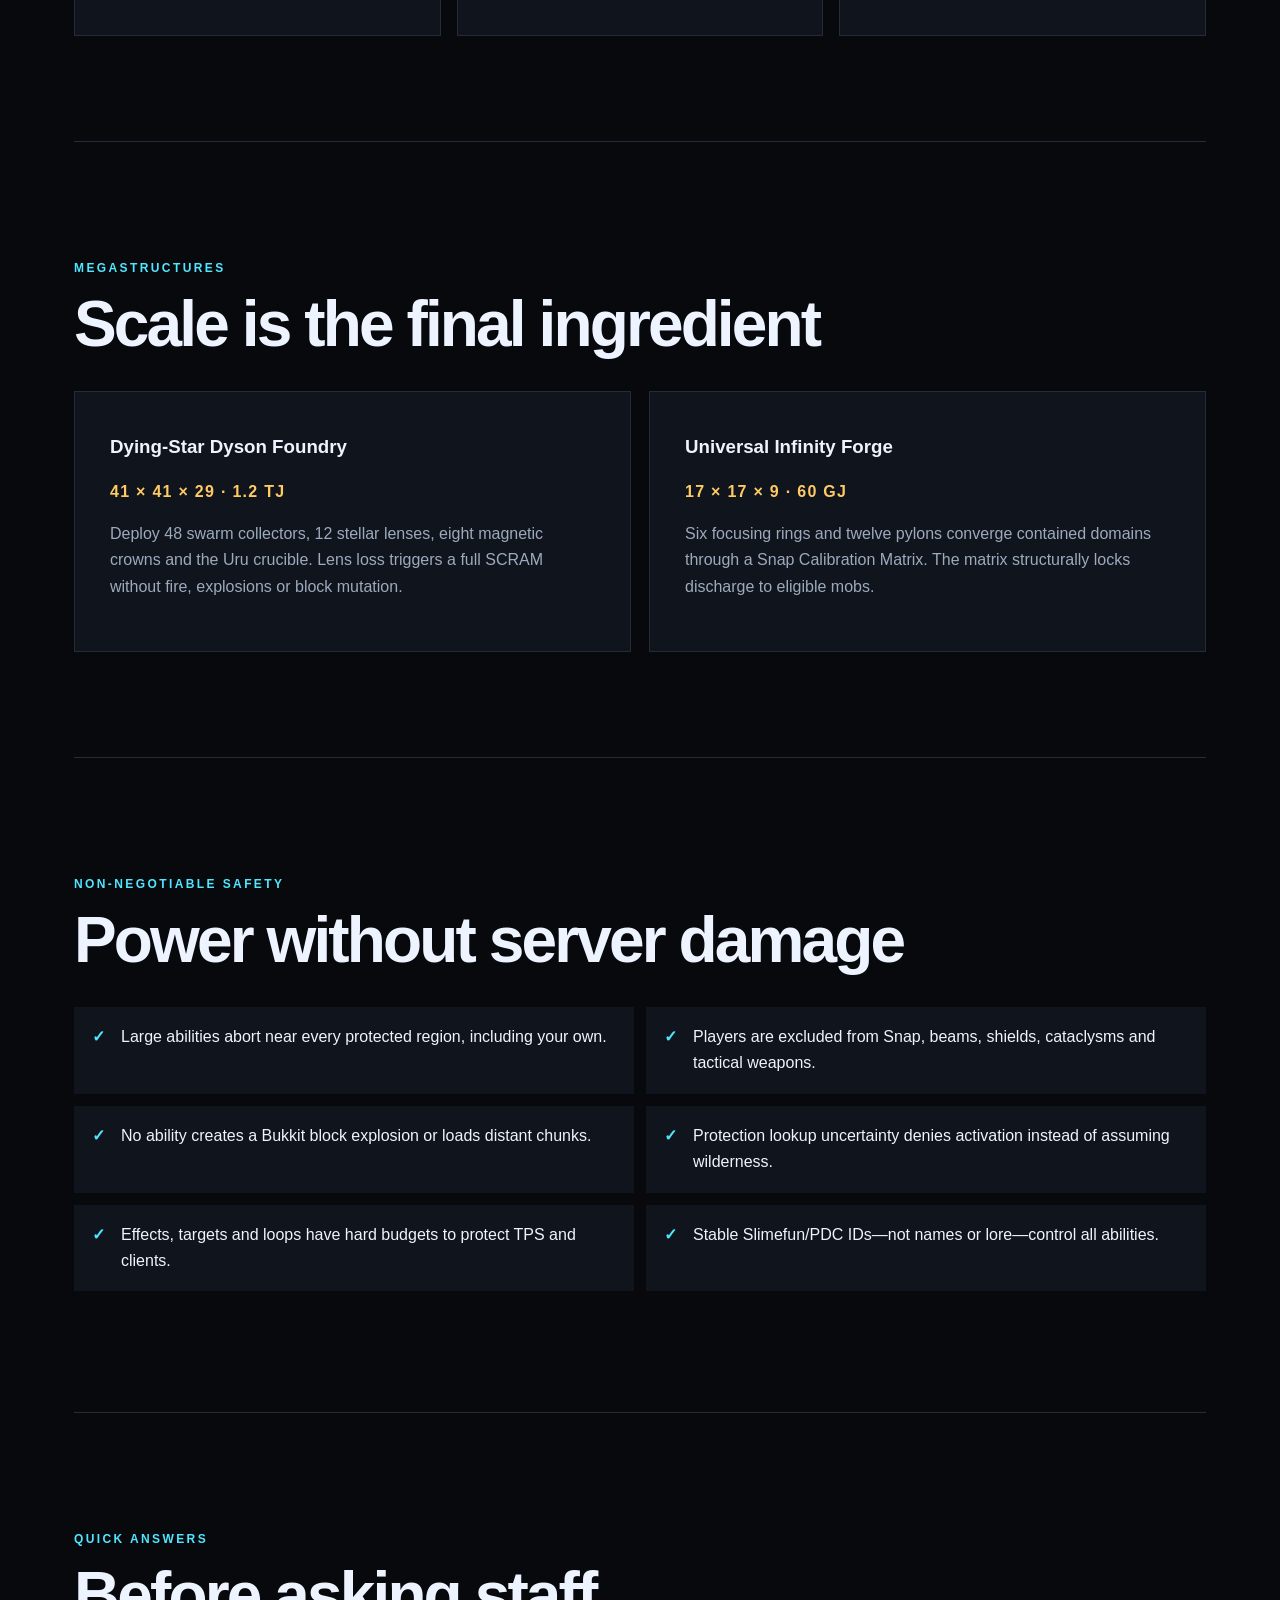
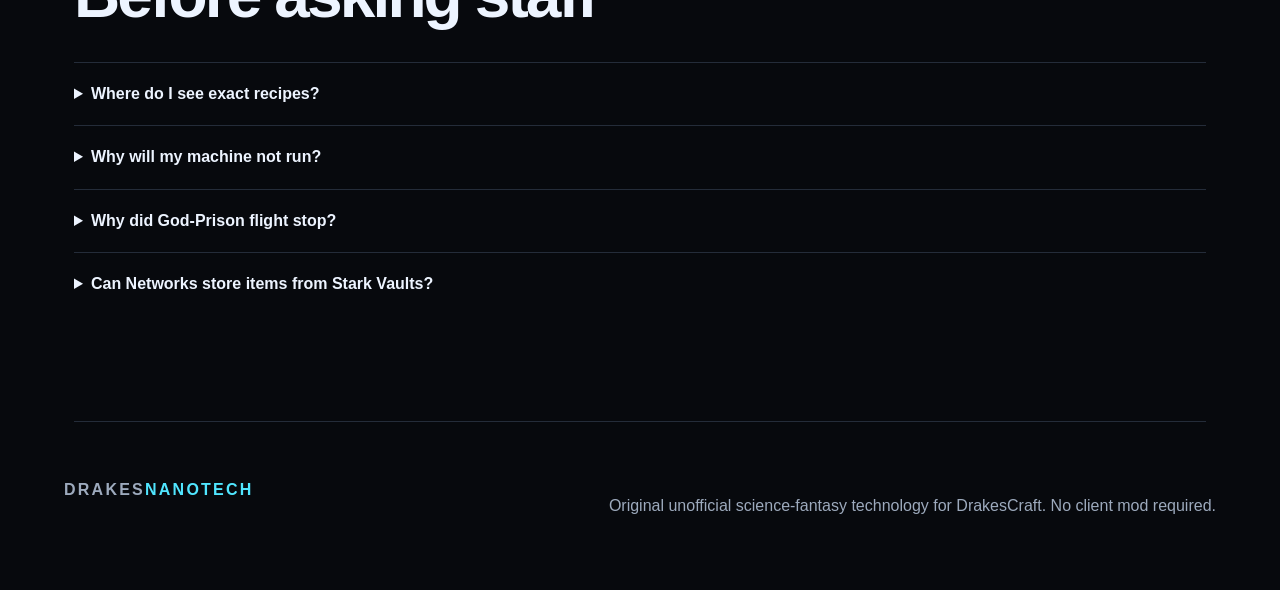
==== commit 9160d776: "feat: añade IA universal de automatización persistente" ====
--- a/docs/site/index.html
+++ b/docs/site/index.html
@@ -9,8 +9,8 @@
 <body>
 <header class="hero">
   <nav><a class="brand" href="#top">DRAKES<span>NANOTECH</span></a><div><a href="#path">Progression</a><a href="#machines">Machines</a><a href="#systems">Systems</a><a href="#safety">Safety</a></div></nav>
-  <div class="hero-copy" id="top"><p class="eyebrow">DR AKESCRAFT LABS · VERSION 0.3.0</p><h1>Build the armor.<br><em>Earn the universe.</em></h1><p>157 registered technologies, 14 powered processors and eight megastructures. This is the complete route from a salvaged servo to Ultron Infinity, Stark’s sacrifice and the star-forged Uru Gauntlet.</p><div class="actions"><a class="button" href="#path">Start the route</a><a class="ghost" href="https://github.com/DrakesCraft-Labs/DrakesNanotech">Source & releases</a></div></div>
-  <div class="stats"><span><b>157</b> entries</span><span><b>14</b> powered machines</span><span><b>8</b> multiblocks</span><span><b>0</b> block-grief abilities</span></div>
+  <div class="hero-copy" id="top"><p class="eyebrow">DRAKESCRAFT LABS · VERSION 0.3.0</p><h1>Build the armor.<br><em>Earn the universe.</em></h1><p>158 registered technologies, 15 powered processors and eight megastructures. This is the complete route from a salvaged servo to Ultron Infinity, Stark’s sacrifice and the star-forged Uru Gauntlet.</p><div class="actions"><a class="button" href="#path">Start the route</a><a class="ghost" href="https://github.com/DrakesCraft-Labs/DrakesNanotech">Source & releases</a></div></div>
+  <div class="stats"><span><b>158</b> entries</span><span><b>15</b> powered machines</span><span><b>8</b> multiblocks</span><span><b>0</b> block-grief abilities</span></div>
 </header>
 <main>
   <section id="path"><p class="eyebrow">THE PLAYER ROUTE</p><h2>One connected technology tree</h2><p class="lead">Use the Slimefun Guide to search each bold item. Every stage produces the prerequisite for the next; machine input and output slots also accept Slimefun Cargo and Networks accessors.</p><div class="timeline">
@@ -23,6 +23,8 @@
     <article><i>07</i><h3>Stark or Uru</h3><p>The simpler Nano Gauntlet performs a mob-only Snap but kills its wearer. The original requires a 41×41×29 stellar foundry and survives discharge.</p></article>
     <article><i>08</i><h3>Ultron Infinity</h3><p>Fuse synthetic tissue, an artificial Mind architecture and six domains. The armor manifests orbiting Stones and nanite wings behind the body.</p></article>
   </div></section>
+
+  <section id="automation"><p class="eyebrow">UNIVERSAL AUTOMATION</p><h2>Teach an AI what to manufacture</h2><div class="split"><div><h3>Recipe intelligence</h3><p>Place a real Slimefun item in the target slot. The AI reads its registered recipe, groups exact Slimefun IDs and vanilla materials, weighs rarity and publishes its J/t draw and powered runtime. Networks or Cargo can continuously supply the 18 reserved material slots.</p></div><div><h3>No-loss transaction</h3><p>The target is only a template. Materials remain untouched until 100%; target, progress and transaction phase persist across restarts. Completion commits output first and debits materials second, so a JVM crash can never erase an Infinity item. Infinity-class jobs require at least three powered days by default.</p></div></div></section>
 
   <section id="machines"><p class="eyebrow">OPERATING MANUAL</p><h2>Powered machines, not decorative heads</h2><div class="callout"><b>How every processor works</b><span>Power it through Slimefun Energy → insert the shown prerequisite in the green input → leave output space → click Run Secured Batch. Cargo inserts only into input and withdraws only from output.</span></div><div class="table-wrap"><table><thead><tr><th>Machine</th><th>Input</th><th>Output</th><th>Power contract</th></tr></thead><tbody id="machineRows"></tbody></table></div><p class="note">Batches are transactional: the machine atomically charges J/t × rated seconds × 20, consumes the input and commits the output. Rated seconds define energy cost, not a fake visual timer. Every machine item is a PLAYER_HEAD with a validated Minecraft texture payload; no unskinned machine head is registered.</p></section>
 
